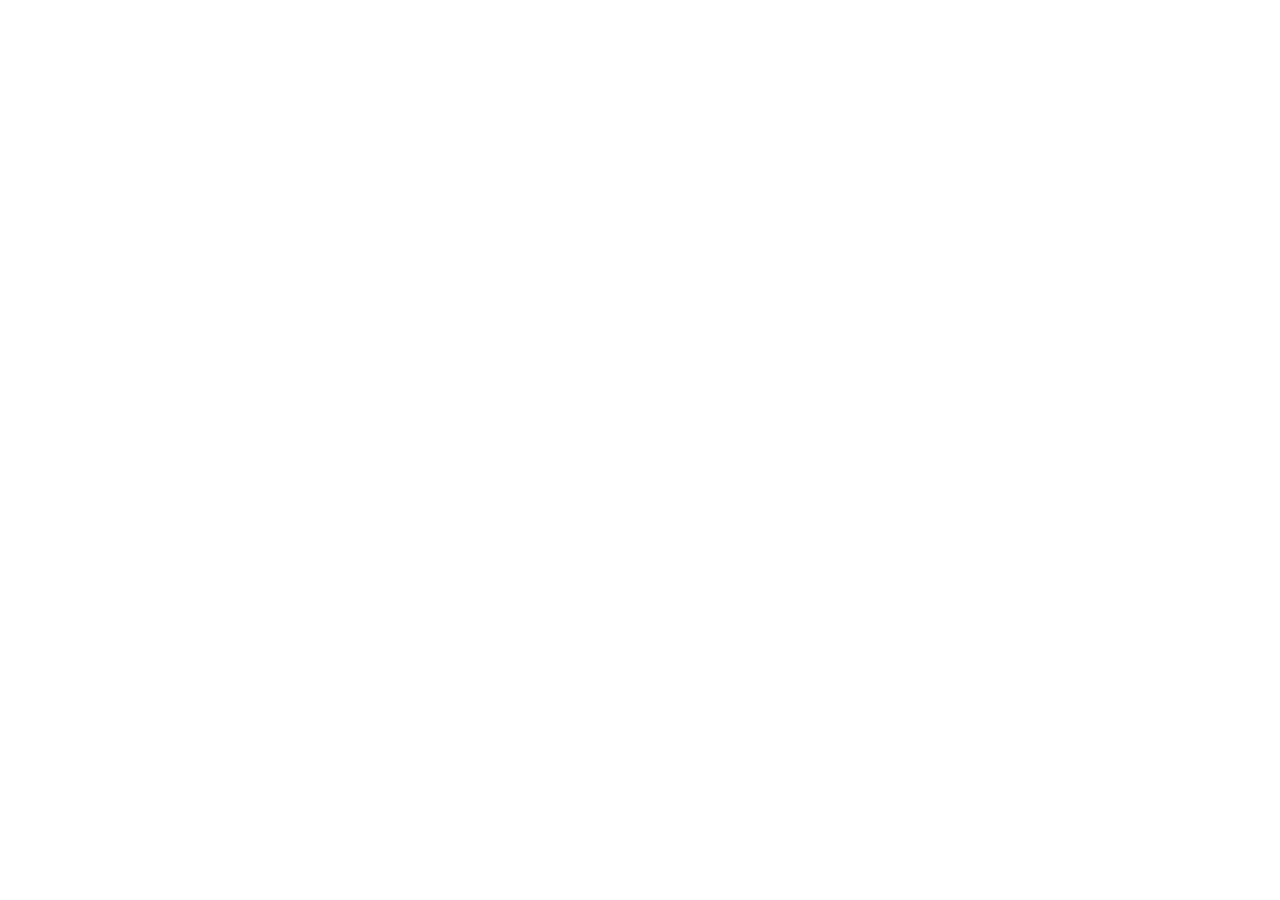
==== admin.html @ fcc393dc "adding of some files in html and css" ====
<!DOCTYPE html>
<html lang="en">
<head>
    <meta charset="UTF-8">
    <meta name="viewport" content="width=device-width, initial-scale=1.0">
    <link rel="stylesheet" href="admin.css">
    <title>Admin</title>
</head>
<body>
    <nav></nav>
    <header></header>
    <aside></aside>
    <main></main>
    <footer></footer>
</body>
</html>
---- admin.css ----
*{
    padding: 0;
    margin: 0;
}
body{
    display: grid;
    grid-template-columns: 1fr;
    grid-template-rows: 10px;
    grid-template-areas: 
    
      'nav nav'
      'h h'
      'sibebar m'
      'sidebar m'
      'f f'
    ;
}
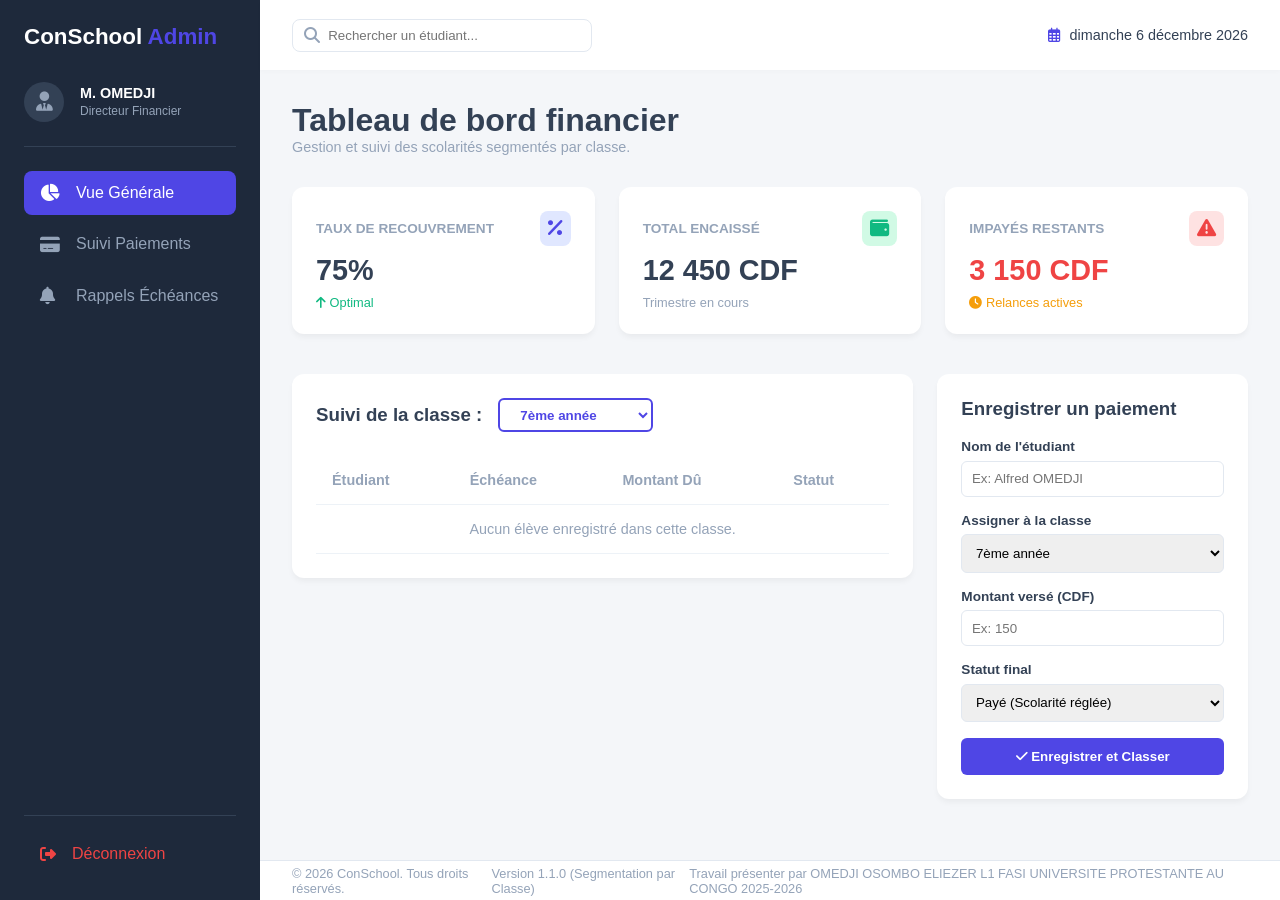
==== commit 3c185e5e: "stucture page admin et logique de connexion" ====
--- a/admin.html
+++ b/admin.html
@@ -1,16 +1,158 @@
 <!DOCTYPE html>
-<html lang="en">
+<html lang="fr">
 <head>
     <meta charset="UTF-8">
     <meta name="viewport" content="width=device-width, initial-scale=1.0">
+    <title>ConSchool Admin - Gestion Financière</title>
+    <link rel="stylesheet" href="https://cdnjs.cloudflare.com/ajax/libs/font-awesome/6.4.0/css/all.min.css">
     <link rel="stylesheet" href="admin.css">
-    <title>Admin</title>
 </head>
 <body>
-    <nav></nav>
-    <header></header>
-    <aside></aside>
-    <main></main>
-    <footer></footer>
+
+    <div class="dashboard-container">
+        
+        <aside class="sidebar">
+            <div class="sidebar-brand">
+                <h2>ConSchool <span>Admin</span></h2>
+            </div>
+            <div class="sidebar-user">
+                <div class="user-avatar"><i class="fas fa-user-tie"></i></div>
+                <div class="user-info">
+                    <h4>M. OMEDJI</h4>
+                    <small>Directeur Financier</small>
+                </div>
+            </div>
+            <nav>
+                <ul class="sidebar-menu">
+                    <li class="active"><a href="#"><i class="fas fa-chart-pie"></i> Vue Générale</a></li>
+                    <li><a href="#"><i class="fas fa-credit-card"></i> Suivi Paiements</a></li>
+                    <li><a href="#"><i class="fas fa-bell"></i> Rappels Échéances</a></li>
+                </ul>
+            </nav>
+            <div class="sidebar-footer">
+                <a href="#" class="logout-btn"><i class="fas fa-sign-out-alt"></i> Déconnexion</a>
+            </div>
+        </aside>
+
+        <header class="topbar">
+            <div class="search-box">
+                <i class="fas fa-search search-icon"></i>
+                <input type="text" id="searchStudent" placeholder="Rechercher un étudiant...">
+            </div>
+            <div class="date-info">
+                <i class="far fa-calendar-alt"></i> <span id="currentDate"></span>
+            </div>
+        </header>
+
+        <main class="main-content">
+            <div class="page-header">
+                <h1>Tableau de bord financier</h1>
+                <p style="color: var(--text-light); font-size: 0.9rem;">Gestion et suivi des scolarités segmentés par classe.</p>
+            </div>
+
+            <section class="finance-cards">
+                <div class="card">
+                    <div class="card-header-box">
+                        <span class="card-title">Taux de Recouvrement</span>
+                        <i class="fas fa-percentage card-icon icon-blue"></i>
+                    </div>
+                    <span class="card-amount" id="recoveryRate">75%</span>
+                    <span class="card-status" style="color: var(--color-success)"><i class="fas fa-arrow-up"></i> Optimal</span>
+                </div>
+                <div class="card">
+                    <div class="card-header-box">
+                        <span class="card-title">Total Encaissé</span>
+                        <i class="fas fa-wallet card-icon icon-green"></i>
+                    </div>
+                    <span class="card-amount" id="totalEncaisse">12 450 CDF</span>
+                    <span class="card-status" style="color: var(--text-light)">Trimestre en cours</span>
+                </div>
+                <div class="card">
+                    <div class="card-header-box">
+                        <span class="card-title">Impayés Restants</span>
+                        <i class="fas fa-exclamation-triangle card-icon icon-red"></i>
+                    </div>
+                    <span class="card-amount" id="totalImpayes" style="color: var(--color-danger)">3 150 CDF</span>
+                    <span class="card-status" style="color: var(--color-warning)"><i class="fas fa-clock"></i> Relances actives</span>
+                </div>
+            </section>
+
+            <div class="management-section">
+                
+                <section class="table-container">
+                    <div class="table-header-flex">
+                        <h3>Suivi de la classe :</h3>
+                        <select id="classFilter" class="class-selector">
+                            <option value="7ème année">7ème année</option>
+                            <option value="8ème année">8ème année</option>
+                            <option value="1ère Humanité">1ère Humanité</option>
+                            <option value="2ème Humanité">2ème Humanité</option>
+                            <option value="3ème Humanité">3èmé Humanité</option>
+                            <option value="4ème Humanité">4ème Humanité</option>
+                        </select>
+                    </div>
+
+                    <table>
+                        <thead>
+                            <tr>
+                                <th>Étudiant</th>
+                                <th>Échéance</th>
+                                <th>Montant Dû</th>
+                                <th>Statut</th>
+                            </tr>
+                        </thead>
+                        <tbody id="studentTableBody">
+                            </tbody>
+                    </table>
+                </section>
+
+                <section class="form-container">
+                    <h3>Enregistrer un paiement</h3>
+                    <form id="paymentForm">
+                        <div class="form-group">
+                            <label for="studentName">Nom de l'étudiant</label>
+                            <input type="text" id="studentName" placeholder="Ex: Alfred OMEDJI" required>
+                        </div>
+                        <div class="form-group">
+                            <label for="studentClass">Assigner à la classe</label>
+                            <select id="studentClass">
+                                <option value="7ème année">7ème année</option>
+                                <option value="8ème année">8ème année</option>
+                                <option value="1ère Humanité">1ère Humanité</option>
+                                <option value="2ème Humanité">2ème Humanité</option>
+                                <option value="3ème Hmanité">3ème Humanité</option>
+                                <option value="4ème Humanité">4ème Humanité</option>
+                            </select>
+                        </div>
+                        <div class="form-group">
+                            <label for="paymentAmount">Montant versé (CDF)</label>
+                            <input type="number" id="paymentAmount" placeholder="Ex: 150" required>
+                        </div>
+                        <div class="form-group">
+                            <label for="paymentStatus">Statut final</label>
+                            <select id="paymentStatus">
+                                <option value="paid">Payé (Scolarité réglée)</option>
+                                <option value="partial">Partiel (Reste à charge)</option>
+                                <option value="unpaid">En retard (Impayé)</option>
+                            </select>
+                        </div>
+                        <button type="submit" class="submit-btn">
+                            <i class="fas fa-check"></i> Enregistrer et Classer
+                        </button>
+                    </form>
+                </section>
+
+            </div>
+        </main>
+
+        <footer class="main-footer">
+            <p>&copy; 2026 ConSchool. Tous droits réservés.</p>
+            <p>Version 1.1.0 (Segmentation par Classe)</p>
+            <p>Travail présenter par OMEDJI OSOMBO ELIEZER L1 FASI UNIVERSITE PROTESTANTE AU CONGO 2025-2026</p>
+        </footer>
+
+    </div>
+
+    <script src="admin.js"></script>
 </body>
 </html>
--- a/admin.css
+++ b/admin.css
@@ -1,17 +1,321 @@
-*{
+:root {
+    --bg-primary: #f4f6f9;
+    --bg-sidebar: #1e293b;
+    --text-main: #334155;
+    --text-light: #94a3b8;
+    --white: #ffffff;
+    --color-success: #10b981;
+    --bg-success: #d1fae5;
+    --color-danger: #ef4444;
+    --bg-danger: #fee2e2;
+    --color-warning: #f59e0b;
+    --bg-warning: #fef3c7;
+    --primary: #4f46e5;
+    --primary-hover: #4338ca;
+}
+
+* {
+    margin: 0;
     padding: 0;
-    margin: 0;
-}
-body{
+    box-sizing: border-box;
+    font-family: 'Segoe UI', Tahoma, Geneva, Verdana, sans-serif;
+}
+
+body {
+    background-color: var(--bg-primary);
+    color: var(--text-main);
+    overflow: hidden;
+}
+
+.dashboard-container {
     display: grid;
-    grid-template-columns: 1fr;
-    grid-template-rows: 10px;
+    grid-template-columns: 260px 1fr;
+    grid-template-rows: 70px 1fr 40px;
     grid-template-areas: 
+        "sidebar topbar"
+        "sidebar main"
+        "sidebar footer";
+    height: 100vh;
+}
+
+/* SIDEBAR */
+.sidebar {
+    grid-area: sidebar;
+    background-color: var(--bg-sidebar);
+    color: var(--white);
+    display: flex;
+    flex-direction: column;
+    padding: 1.5rem;
+}
+
+.sidebar-brand { margin-bottom: 2rem; }
+.sidebar-brand h2 { font-size: 1.4rem; font-weight: 700; }
+.sidebar-brand span { color: var(--primary); }
+
+.sidebar-user {
+    display: flex;
+    align-items: center;
+    gap: 1rem;
+    padding-bottom: 1.5rem;
+    border-bottom: 1px solid #334155;
+    margin-bottom: 1.5rem;
+}
+
+.user-avatar {
+    font-size: 1.2rem;
+    background: #334155;
+    border-radius: 50%;
+    width: 40px;
+    height: 40px;
+    display: flex;
+    align-items: center;
+    justify-content: center;
+    color: var(--text-light);
+}
+
+.user-info h4 { font-size: 0.9rem; }
+.user-info small { color: var(--text-light); font-size: 0.75rem; }
+
+.sidebar-menu { list-style: none; }
+.sidebar-menu li { margin-bottom: 0.5rem; }
+.sidebar-menu a {
+    display: flex;
+    align-items: center;
+    gap: 1rem;
+    color: #94a3b8;
+    text-decoration: none;
+    padding: 0.8rem 1rem;
+    border-radius: 8px;
+    transition: all 0.3s ease;
+}
+.sidebar-menu a i { width: 20px; font-size: 1.1rem; }
+.sidebar-menu li.active a, .sidebar-menu a:hover {
+    background-color: var(--primary);
+    color: var(--white);
+}
+
+.sidebar-footer { margin-top: auto; border-top: 1px solid #334155; padding-top: 1rem; }
+.logout-btn { display: flex; align-items: center; gap: 1rem; color: #ef4444; text-decoration: none; padding: 0.8rem 1rem; }
+
+/* TOPBAR */
+.topbar {
+    grid-area: topbar;
+    background-color: var(--white);
+    display: flex;
+    align-items: center;
+    justify-content: space-between;
+    padding: 0 2rem;
+    box-shadow: 0 2px 4px rgba(0,0,0,0.02);
+}
+
+.search-box { position: relative; display: flex; align-items: center; }
+.search-icon { position: absolute; left: 12px; color: var(--text-light); }
+.search-box input {
+    padding: 0.5rem 1rem 0.5rem 2.2rem;
+    border: 1px solid #e2e8f0;
+    border-radius: 8px;
+    width: 300px;
+    outline: none;
+}
+.date-info { font-size: 0.9rem; font-weight: 500; }
+.date-info i { color: var(--primary); margin-right: 5px; }
+
+/* MAIN CONTENT */
+.main-content { grid-area: main; padding: 2rem; overflow-y: auto; }
+.page-header { margin-bottom: 2rem; }
+
+.finance-cards {
+    display: grid;
+    grid-template-columns: repeat(auto-fit, minmax(240px, 1fr));
+    gap: 1.5rem;
+    margin-bottom: 2.5rem;
+}
+
+.card {
+    background-color: var(--white);
+    padding: 1.5rem;
+    border-radius: 12px;
+    box-shadow: 0 4px 6px -1px rgba(0,0,0,0.05);
+    display: flex;
+    flex-direction: column;
+    gap: 0.5rem;
+}
+
+.card-header-box { display: flex; justify-content: space-between; align-items: center; }
+.card-title { font-size: 0.85rem; color: var(--text-light); text-transform: uppercase; font-weight: 600; }
+.card-icon { font-size: 1.2rem; padding: 0.5rem; border-radius: 8px; }
+.icon-blue { color: var(--primary); background: #e0e7ff; }
+.icon-green { color: var(--color-success); background: var(--bg-success); }
+.icon-red { color: var(--color-danger); background: var(--bg-danger); }
+.card-amount { font-size: 1.8rem; font-weight: 700; }
+.card-status { font-size: 0.8rem; font-weight: 500; }
+
+.management-section {
+    display: grid;
+    grid-template-columns: 2fr 1fr;
+    gap: 1.5rem;
+    align-items: start;
+}
+
+/* TABLEAU ET FILTRE DE CLASSE */
+.table-container {
+    background-color: var(--white);
+    padding: 1.5rem;
+    border-radius: 12px;
+    box-shadow: 0 4px 6px -1px rgba(0,0,0,0.05);
+}
+
+.table-header-flex {
+    display: flex;
+    align-items: center;
+    gap: 1rem;
+    margin-bottom: 1.5rem;
+}
+
+.class-selector {
+    padding: 0.4rem 1rem;
+    border: 2px solid var(--primary);
+    border-radius: 6px;
+    background-color: var(--white);
+    color: var(--primary);
+    font-weight: 600;
+    outline: none;
+    cursor: pointer;
+}
+
+table { width: 100%; border-collapse: collapse; text-align: left; }
+th, td { padding: 1rem; border-bottom: 1px solid #edf2f7; font-size: 0.9rem; }
+th { color: var(--text-light); font-weight: 600; }
+
+.badge { display: inline-flex; padding: 0.25rem 0.75rem; border-radius: 50px; font-size: 0.8rem; font-weight: 600; }
+.badge.paid { color: var(--color-success); background-color: var(--bg-success); }
+.badge.unpaid { color: var(--color-danger); background-color: var(--bg-danger); }
+.badge.partial { color: var(--color-warning); background-color: var(--bg-warning); }
+
+/* FORMULAIRE */
+.form-container {
+    background-color: var(--white);
+    padding: 1.5rem;
+    border-radius: 12px;
+    box-shadow: 0 4px 6px -1px rgba(0,0,0,0.05);
+}
+.form-container h3 { margin-bottom: 1.2rem; }
+.form-group { display: flex; flex-direction: column; gap: 0.4rem; margin-bottom: 1rem; }
+.form-group label { font-size: 0.85rem; font-weight: 600; color: var(--text-main); }
+.form-group input, .form-group select { padding: 0.6rem; border: 1px solid #e2e8f0; border-radius: 6px; outline: none; }
+
+.submit-btn {
+    background-color: var(--primary);
+    color: var(--white);
+    border: none;
+    padding: 0.7rem;
+    border-radius: 6px;
+    font-weight: 600;
+    cursor: pointer;
+    width: 100%;
+    transition: background 0.2s ease;
+}
+.submit-btn:hover { background-color: var(--primary-hover); }
+
+.main-footer {
+    grid-area: footer;
+    background-color: var(--white);
+    border-top: 1px solid #e2e8f0;
+    display: flex;
+    align-items: center;
+    justify-content: space-between;
+    padding: 0 2rem;
+    font-size: 0.8rem;
+    color: var(--text-light);
+}
+
+/*responsive pour telephon*/
+@media (max-width: 600px) {
     
-      'nav nav'
-      'h h'
-      'sibebar m'
-      'sidebar m'
-      'f f'
-    ;
+    /* 1. Déblocage du scroll vertical de la page */
+    body {
+        overflow-y: auto !important;
+        overflow-x: hidden !important;
+        height: auto;
+    }
+
+    .dashboard-container {
+        display: flex;
+        flex-direction: column;
+        height: auto;
+        overflow: visible;
+    }
+
+    /* 2. Menu horizontal compact en haut */
+    .sidebar { 
+        padding: 1rem; 
+    }
+    .sidebar-user, .sidebar-footer { 
+        display: none; /* Cache les détails inutiles sur mobile */
+    }
+    .sidebar-menu { 
+        display: flex; 
+        justify-content: space-between; 
+        gap: 0.5rem; 
+    }
+    .sidebar-menu a { 
+        padding: 0.6rem; 
+        font-size: 0.85rem; 
+        justify-content: center; 
+    }
+
+    /* 3. Barre de recherche et date l'un sous l'autre */
+    .topbar { 
+        flex-direction: column; 
+        gap: 0.8rem; 
+        padding: 1rem; 
+        height: auto; 
+    }
+    .search-box, .search-box input { 
+        width: 100%; 
+    }
+
+    /* 4. Le Slider horizontal pour les cartes financières */
+    .finance-cards {
+        display: flex !important;
+        flex-direction: row !important;
+        overflow-x: auto !important; /* Déclenche le glissement horizontal */
+        scroll-snap-type: x mandatory; /* Aimante les cartes au centre */
+        gap: 1rem;
+        padding: 0.5rem 1rem 1rem 1rem;
+        margin-left: -1rem; /* Aligne le glissement avec les bords physiques de l'écran */
+        margin-right: -1rem;
+        scrollbar-width: none; /* Cache la barre sur Firefox */
+    }
+    .finance-cards::-webkit-scrollbar {
+        display: none; /* Cache la barre sur Chrome/Safari */
+    }
+
+    .finance-cards .card {
+        min-width: 82vw; /* Laisse deviner la carte suivante pour inciter à glisser */
+        flex-shrink: 0;  /* Empêche les cartes de se faire écraser */
+        scroll-snap-align: center;
+    }
+
+    /* 5. Alignement vertical du tableau et du formulaire */
+    .management-section {
+        display: flex;
+        flex-direction: column;
+        gap: 1.5rem;
+    }
+
+    /* Protection anti-débordement pour le tableau */
+    .responsive-table {
+        overflow-x: auto;
+        width: 100%;
+        -webkit-overflow-scrolling: touch;
+    }
+
+    /* Footer en colonne */
+    .main-footer { 
+        flex-direction: column; 
+        gap: 0.5rem; 
+        padding: 1rem; 
+        text-align: center; 
+    }
 }
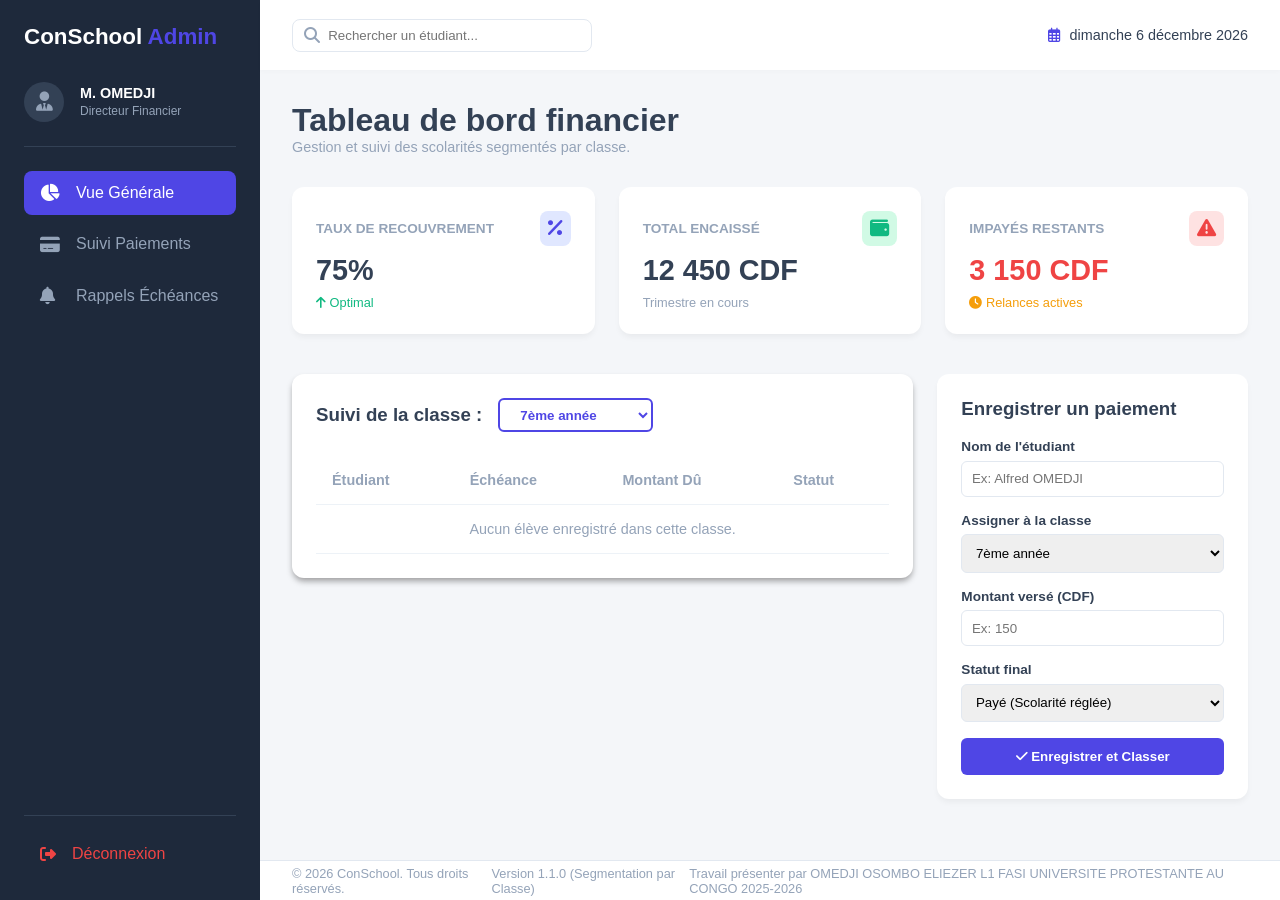
==== commit e0f4b025: "a modification" ====
--- a/admin.html
+++ b/admin.html
@@ -30,7 +30,7 @@
                 </ul>
             </nav>
             <div class="sidebar-footer">
-                <a href="#" class="logout-btn"><i class="fas fa-sign-out-alt"></i> Déconnexion</a>
+                <a href="index.html" class="logout-btn"><i class="fas fa-sign-out-alt"></i> Déconnexion</a>
             </div>
         </aside>
 
--- a/admin.css
+++ b/admin.css
@@ -162,7 +162,7 @@
     background-color: var(--white);
     padding: 1.5rem;
     border-radius: 12px;
-    box-shadow: 0 4px 6px -1px rgba(0,0,0,0.05);
+    box-shadow: 0 4px 6px -1px rgba(5, 4, 4, 0.374);
 }
 
 .table-header-flex {
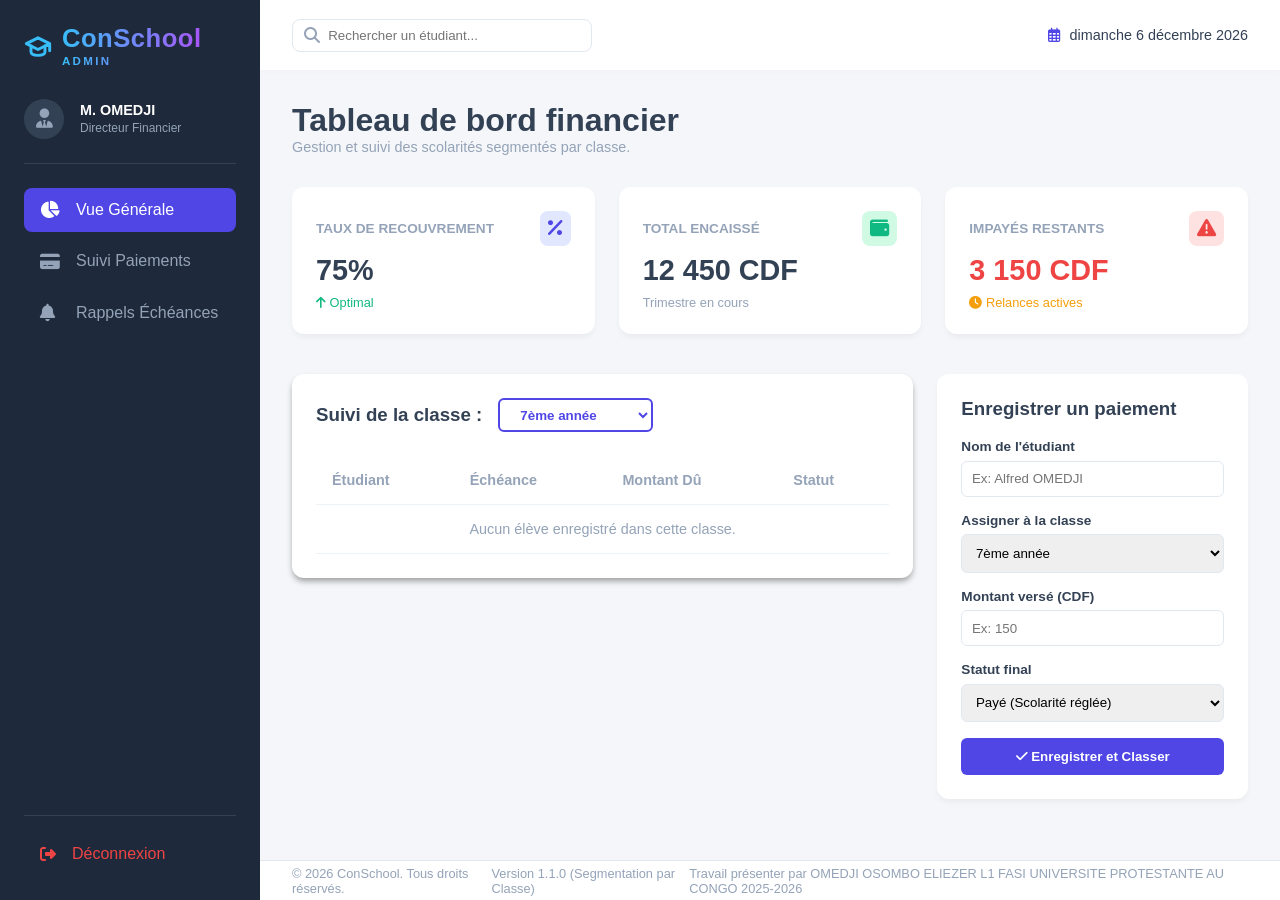
==== commit 9f3c7ed6: "modificantion logo" ====
--- a/admin.html
+++ b/admin.html
@@ -13,7 +13,13 @@
         
         <aside class="sidebar">
             <div class="sidebar-brand">
-                <h2>ConSchool <span>Admin</span></h2>
+                <a href="index.html" class="site-logo" aria-label="ConSchool Admin">
+                    <svg class="logo-icon" width="28" height="28" viewBox="0 0 24 24" fill="none" stroke="currentColor" stroke-width="2.5" stroke-linecap="round" stroke-linejoin="round">
+                        <path d="M22 10v6M2 10l10-5 10 5-10 5z"></path>
+                        <path d="M6 12v5c0 2 2 3 6 3s6-1 6-3v-5"></path>
+                    </svg>
+                    <div class="logo-text">Con<span class="logo-accent">School</span><span class="logo-subtitle">Admin</span></div>
+                </a>
             </div>
             <div class="sidebar-user">
                 <div class="user-avatar"><i class="fas fa-user-tie"></i></div>
--- a/admin.css
+++ b/admin.css
@@ -14,6 +14,38 @@
     --primary-hover: #4338ca;
 }
 
+.site-logo {
+    display: inline-flex;
+    align-items: center;
+    gap: 10px;
+    text-decoration: none;
+    color: inherit;
+}
+.site-logo .logo-icon {
+    color: #38bdf8;
+    flex-shrink: 0;
+}
+.site-logo .logo-text {
+    font-size: 1.6rem;
+    font-weight: 800;
+    letter-spacing: 0.5px;
+    background: linear-gradient(to right, #38bdf8, #a855f7);
+    -webkit-background-clip: text;
+    -webkit-text-fill-color: transparent;
+}
+.site-logo .logo-accent {
+    color: #a855f7;
+}
+.site-logo .logo-subtitle {
+    display: block;
+    font-size: 0.72rem;
+    font-weight: 700;
+    letter-spacing: 0.2em;
+    text-transform: uppercase;
+    color: #94a3b8;
+    margin-top: 2px;
+}
+
 * {
     margin: 0;
     padding: 0;
